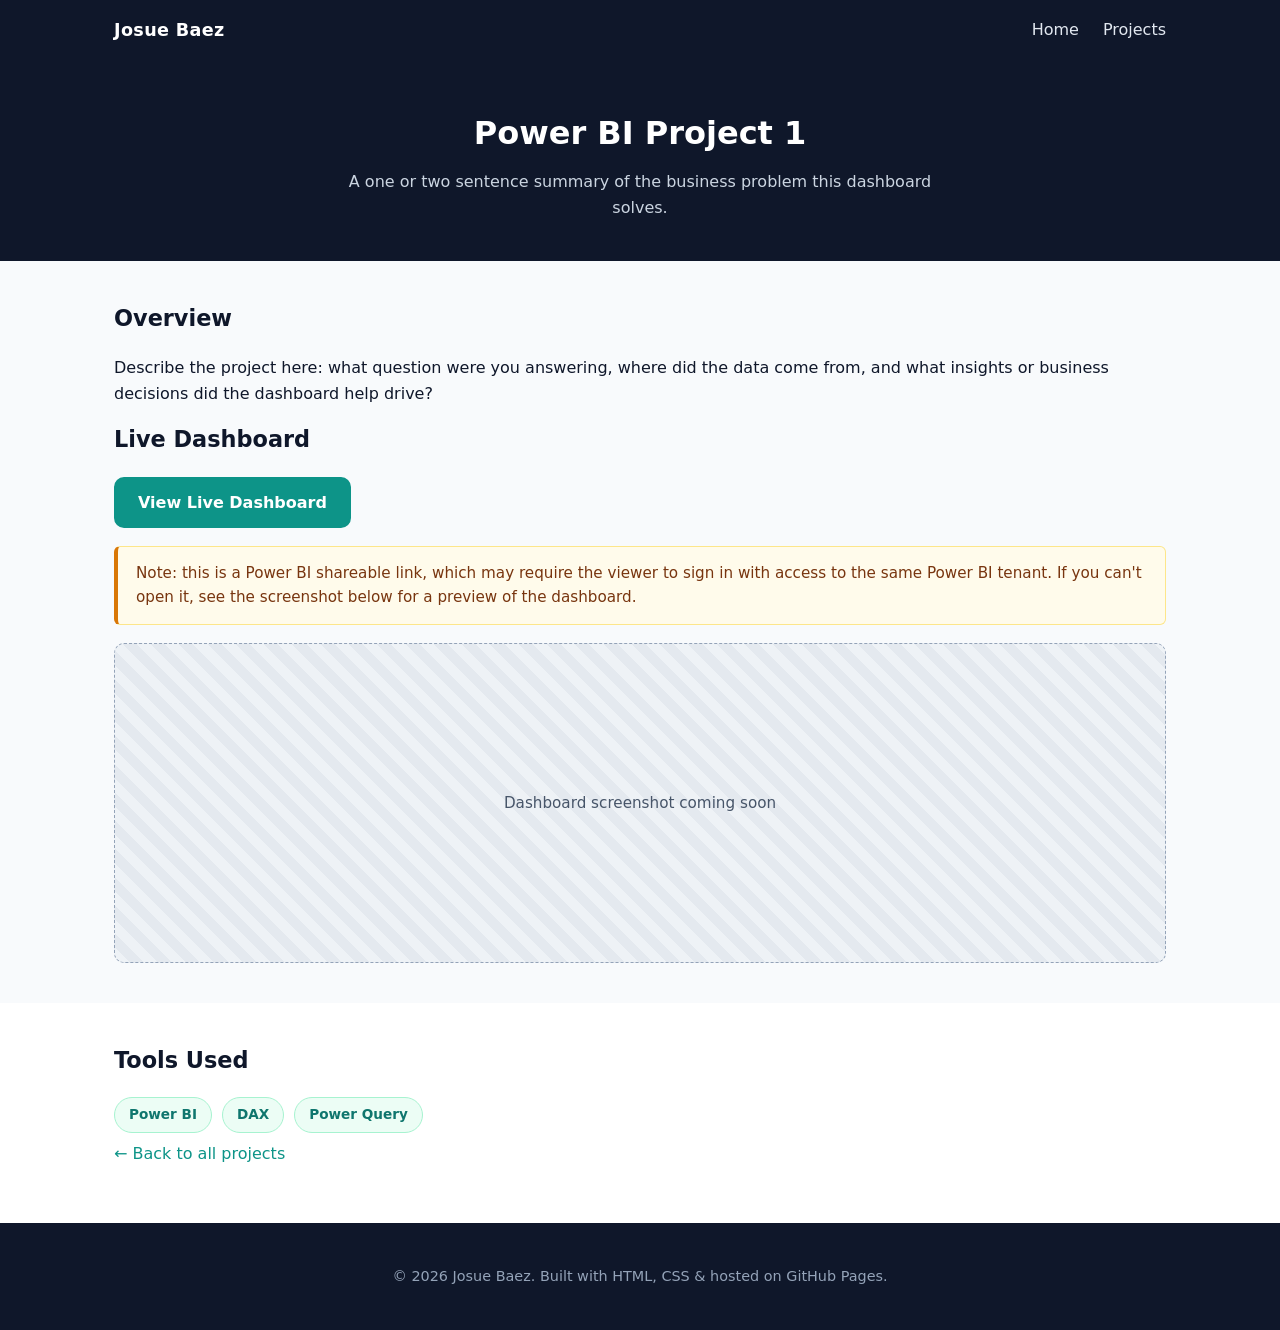
==== projects/powerbi-project-1.html @ ca6511a0 "Scaffold Data Analyst portfolio site (homepage, 3 project pages, styling)" ====
<!DOCTYPE html>
<html lang="en">
<head>
  <meta charset="UTF-8" />
  <meta name="viewport" content="width=device-width, initial-scale=1.0" />
  <!-- TODO: replace with your project title -->
  <title>Power BI Project 1 | Josue Baez Portfolio</title>
  <link rel="stylesheet" href="../assets/css/style.css" />
</head>
<body>

  <header class="site-header">
    <nav class="navbar">
      <a class="nav-brand" href="../index.html">Josue Baez</a>
      <button class="nav-toggle" aria-label="Toggle navigation" aria-expanded="false">
        <span class="bar"></span>
        <span class="bar"></span>
        <span class="bar"></span>
      </button>
      <ul class="nav-links">
        <li><a href="../index.html">Home</a></li>
        <li><a href="../index.html#projects">Projects</a></li>
      </ul>
    </nav>
  </header>

  <div class="project-detail-header">
    <div class="container">
      <!-- TODO: replace with your project title -->
      <h1>Power BI Project 1</h1>
      <!-- TODO: replace with a one-line summary of the project -->
      <p>A one or two sentence summary of the business problem this dashboard solves.</p>
    </div>
  </div>

  <section class="detail-section">
    <div class="container">
      <h2>Overview</h2>
      <!-- TODO: replace with your full project description: the goal, the data
           source, the audience, and the key insights or decisions it enabled. -->
      <p>
        Describe the project here: what question were you answering, where did the
        data come from, and what insights or business decisions did the dashboard
        help drive?
      </p>

      <h2>Live Dashboard</h2>
      <p>
        <a class="btn btn-primary"
           href="https://app.powerbi.com/links/Hck6H-eiTY?ctid=f01d65ba-e57e-4f8f-8143-a43ed634f3c2&pbi_source=linkShare"
           target="_blank" rel="noopener noreferrer">
          View Live Dashboard
        </a>
      </p>
      <div class="note">
        Note: this is a Power BI shareable link, which may require the viewer to
        sign in with access to the same Power BI tenant. If you can't open it,
        see the screenshot below for a preview of the dashboard.
      </div>

      <!-- TODO: replace this placeholder with a real screenshot, e.g.
           <img src="../assets/images/powerbi-project-1-full.png" alt="Power BI Project 1 dashboard screenshot"> -->
      <div class="placeholder-box full">Dashboard screenshot coming soon</div>
    </div>
  </section>

  <section class="detail-section">
    <div class="container">
      <h2>Tools Used</h2>
      <!-- TODO: replace with the tools/techniques actually used, e.g. DAX, Power Query, SQL -->
      <ul class="tech-stack-list">
        <li>Power BI</li>
        <li>DAX</li>
        <li>Power Query</li>
      </ul>

      <p class="back-link"><a href="../index.html#projects">&larr; Back to all projects</a></p>
    </div>
  </section>

  <footer class="site-footer">
    <div class="container">
      <p>&copy; <span id="year"></span> Josue Baez. Built with HTML, CSS &amp; hosted on GitHub Pages.</p>
    </div>
  </footer>

  <script src="../assets/js/main.js"></script>
  <script>document.getElementById("year").textContent = new Date().getFullYear();</script>
</body>
</html>
---- assets/css/style.css ----
/* ==========================================================================
   Data Analyst Portfolio — shared stylesheet
   ========================================================================== */

:root {
  --color-bg: #f8fafc;
  --color-surface: #ffffff;
  --color-text: #0f172a;
  --color-text-muted: #475569;
  --color-accent: #0d9488;
  --color-accent-dark: #0f766e;
  --color-border: #e2e8f0;
  --color-navy: #0f172a;
  --radius: 10px;
  --max-width: 1100px;
  --shadow: 0 1px 3px rgba(15, 23, 42, 0.08), 0 1px 2px rgba(15, 23, 42, 0.06);
  --shadow-hover: 0 10px 20px rgba(15, 23, 42, 0.12), 0 3px 6px rgba(15, 23, 42, 0.08);
}

* {
  box-sizing: border-box;
}

html {
  scroll-behavior: smooth;
}

body {
  margin: 0;
  font-family: "Segoe UI", system-ui, -apple-system, Roboto, Helvetica, Arial, sans-serif;
  background: var(--color-bg);
  color: var(--color-text);
  line-height: 1.6;
}

a {
  color: var(--color-accent);
  text-decoration: none;
}

a:hover {
  text-decoration: underline;
}

img {
  max-width: 100%;
  display: block;
}

.container {
  max-width: var(--max-width);
  margin: 0 auto;
  padding: 0 24px;
}

/* ---------- Navigation ---------- */

.site-header {
  background: var(--color-navy);
  position: sticky;
  top: 0;
  z-index: 50;
}

.navbar {
  max-width: var(--max-width);
  margin: 0 auto;
  padding: 16px 24px;
  display: flex;
  align-items: center;
  justify-content: space-between;
}

.nav-brand {
  color: #fff;
  font-weight: 700;
  font-size: 1.1rem;
  letter-spacing: 0.02em;
}

.nav-brand:hover {
  text-decoration: none;
  color: var(--color-accent);
}

.nav-toggle {
  display: none;
  background: none;
  border: none;
  cursor: pointer;
  padding: 6px;
}

.nav-toggle .bar {
  display: block;
  width: 24px;
  height: 2px;
  margin: 5px 0;
  background: #fff;
}

.nav-links {
  display: flex;
  gap: 24px;
  list-style: none;
  margin: 0;
  padding: 0;
}

.nav-links a {
  color: #e2e8f0;
  font-weight: 500;
}

.nav-links a:hover {
  color: #fff;
  text-decoration: none;
}

/* ---------- Hero ---------- */

.hero {
  background: linear-gradient(135deg, var(--color-navy) 0%, #1e293b 100%);
  color: #fff;
  padding: 72px 0 56px;
  text-align: center;
}

.hero h1 {
  font-size: 2.4rem;
  margin: 0 0 12px;
}

.hero .tagline {
  font-size: 1.15rem;
  color: #cbd5e1;
  max-width: 640px;
  margin: 0 auto 28px;
}

.hero .btn {
  margin: 0 8px;
}

/* ---------- Buttons ---------- */

.btn {
  display: inline-block;
  padding: 11px 22px;
  border-radius: var(--radius);
  font-weight: 600;
  border: 2px solid var(--color-accent);
  transition: background 0.15s ease, color 0.15s ease, transform 0.15s ease;
}

.btn:hover {
  text-decoration: none;
  transform: translateY(-1px);
}

.btn-primary {
  background: var(--color-accent);
  color: #fff;
}

.btn-primary:hover {
  background: var(--color-accent-dark);
  border-color: var(--color-accent-dark);
  color: #fff;
}

.btn-secondary {
  background: transparent;
  color: #fff;
}

.btn-secondary:hover {
  background: rgba(255, 255, 255, 0.1);
  color: #fff;
}

/* ---------- Sections ---------- */

section {
  padding: 56px 0;
}

.section-title {
  font-size: 1.8rem;
  margin-bottom: 8px;
  text-align: center;
}

.section-subtitle {
  text-align: center;
  color: var(--color-text-muted);
  max-width: 600px;
  margin: 0 auto 40px;
}

/* ---------- Project cards (home grid) ---------- */

.project-grid {
  display: grid;
  grid-template-columns: repeat(auto-fit, minmax(280px, 1fr));
  gap: 28px;
}

.project-card {
  background: var(--color-surface);
  border: 1px solid var(--color-border);
  border-radius: var(--radius);
  overflow: hidden;
  box-shadow: var(--shadow);
  transition: box-shadow 0.2s ease, transform 0.2s ease;
  display: flex;
  flex-direction: column;
}

.project-card:hover {
  box-shadow: var(--shadow-hover);
  transform: translateY(-3px);
}

.project-card .card-body {
  padding: 20px 22px 24px;
  display: flex;
  flex-direction: column;
  flex: 1;
}

.project-card h3 {
  margin: 0 0 8px;
  font-size: 1.2rem;
}

.project-card p {
  color: var(--color-text-muted);
  margin: 0 0 18px;
  flex: 1;
}

.project-card .btn {
  align-self: flex-start;
  padding: 8px 18px;
  font-size: 0.9rem;
}

/* ---------- Placeholder image box (used until real screenshots are added) --------- */

.placeholder-box {
  background: repeating-linear-gradient(
    45deg,
    #eef2f6,
    #eef2f6 10px,
    #e4e9ef 10px,
    #e4e9ef 20px
  );
  border: 1px dashed #94a3b8;
  color: var(--color-text-muted);
  display: flex;
  align-items: center;
  justify-content: center;
  font-size: 0.95rem;
  font-weight: 500;
  text-align: center;
  padding: 10px;
}

.placeholder-box.thumb {
  height: 170px;
}

.placeholder-box.full {
  height: 320px;
  border-radius: var(--radius);
}

/* ---------- Project detail pages ---------- */

.project-detail-header {
  background: var(--color-navy);
  color: #fff;
  padding: 48px 0 40px;
  text-align: center;
}

.project-detail-header h1 {
  margin: 0 0 10px;
  font-size: 2rem;
}

.project-detail-header p {
  color: #cbd5e1;
  max-width: 640px;
  margin: 0 auto;
}

.detail-section {
  padding: 40px 0;
}

.detail-section:nth-of-type(even) {
  background: var(--color-surface);
}

.detail-section h2 {
  font-size: 1.4rem;
  margin-top: 0;
}

.note {
  background: #fffbeb;
  border: 1px solid #fde68a;
  border-left: 4px solid #d97706;
  padding: 14px 18px;
  border-radius: 6px;
  color: #78350f;
  font-size: 0.95rem;
  margin: 18px 0;
}

.tech-stack-list {
  display: flex;
  flex-wrap: wrap;
  gap: 10px;
  padding: 0;
  margin: 0;
  list-style: none;
}

.tech-stack-list li {
  background: #ecfdf5;
  color: var(--color-accent-dark);
  border: 1px solid #a7f3d0;
  padding: 6px 14px;
  border-radius: 999px;
  font-size: 0.85rem;
  font-weight: 600;
}

.back-link {
  display: inline-block;
  margin-top: 8px;
}

/* ---------- Footer ---------- */

.site-footer {
  background: var(--color-navy);
  color: #94a3b8;
  text-align: center;
  padding: 28px 0;
  font-size: 0.9rem;
}

.site-footer a {
  color: #e2e8f0;
}

/* ---------- Responsive ---------- */

@media (max-width: 720px) {
  .nav-toggle {
    display: block;
  }

  .nav-links {
    position: absolute;
    top: 100%;
    left: 0;
    right: 0;
    background: var(--color-navy);
    flex-direction: column;
    gap: 0;
    display: none;
    padding: 8px 0;
  }

  .nav-links.open {
    display: flex;
  }

  .nav-links li {
    padding: 10px 24px;
    border-top: 1px solid rgba(255, 255, 255, 0.08);
  }

  .hero h1 {
    font-size: 1.9rem;
  }
}
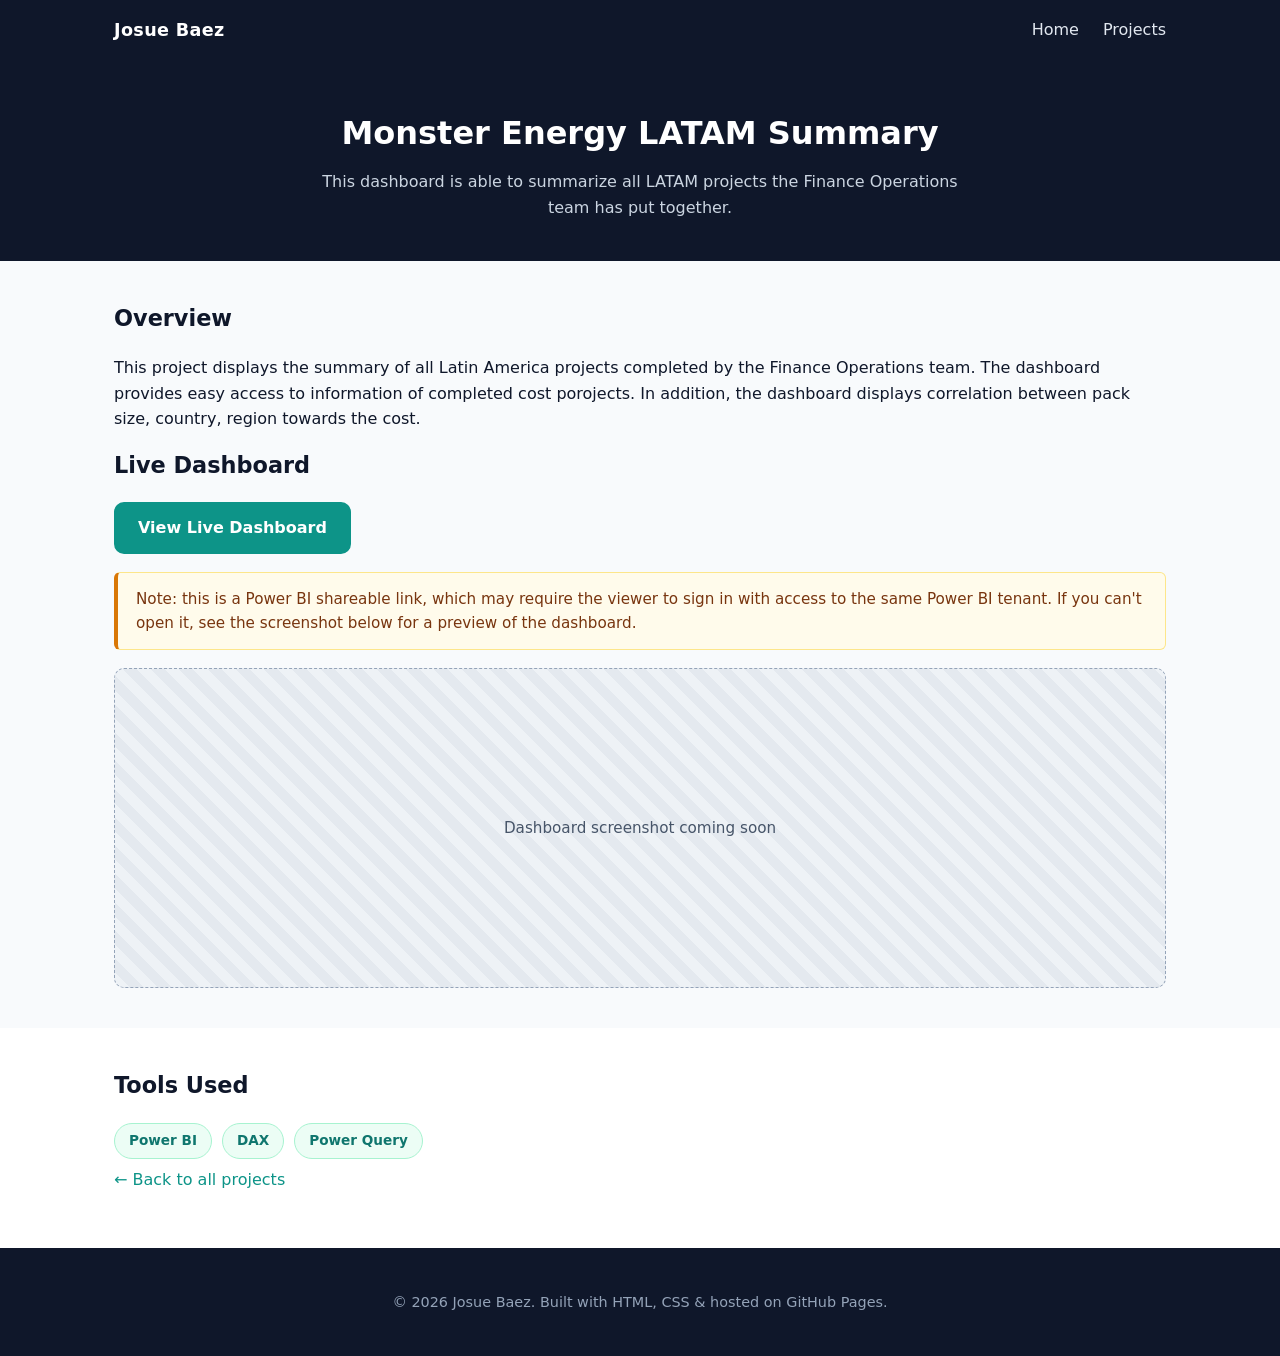
==== commit 6cd562ec: "Update project title and description for LATAM project Updated project title and summary to reflect " ====
--- a/projects/powerbi-project-1.html
+++ b/projects/powerbi-project-1.html
@@ -4,7 +4,7 @@
   <meta charset="UTF-8" />
   <meta name="viewport" content="width=device-width, initial-scale=1.0" />
   <!-- TODO: replace with your project title -->
-  <title>Power BI Project 1 | Josue Baez Portfolio</title>
+  <title> Monster Energy LATAM Summary Power BI Project | Josue Baez Portfolio</title>
   <link rel="stylesheet" href="../assets/css/style.css" />
 </head>
 <body>
@@ -27,9 +27,9 @@
   <div class="project-detail-header">
     <div class="container">
       <!-- TODO: replace with your project title -->
-      <h1>Power BI Project 1</h1>
+      <h1>Monster Energy LATAM Summary</h1>
       <!-- TODO: replace with a one-line summary of the project -->
-      <p>A one or two sentence summary of the business problem this dashboard solves.</p>
+      <p>This dashboard is able to summarize all LATAM projects the Finance Operations team has put together.</p>
     </div>
   </div>
 
@@ -39,9 +39,7 @@
       <!-- TODO: replace with your full project description: the goal, the data
            source, the audience, and the key insights or decisions it enabled. -->
       <p>
-        Describe the project here: what question were you answering, where did the
-        data come from, and what insights or business decisions did the dashboard
-        help drive?
+        This project displays the summary of all Latin America projects completed by the Finance Operations team. The dashboard provides easy access to information of completed cost porojects. In addition, the dashboard displays correlation between pack size, country, region towards the cost.
       </p>
 
       <h2>Live Dashboard</h2>
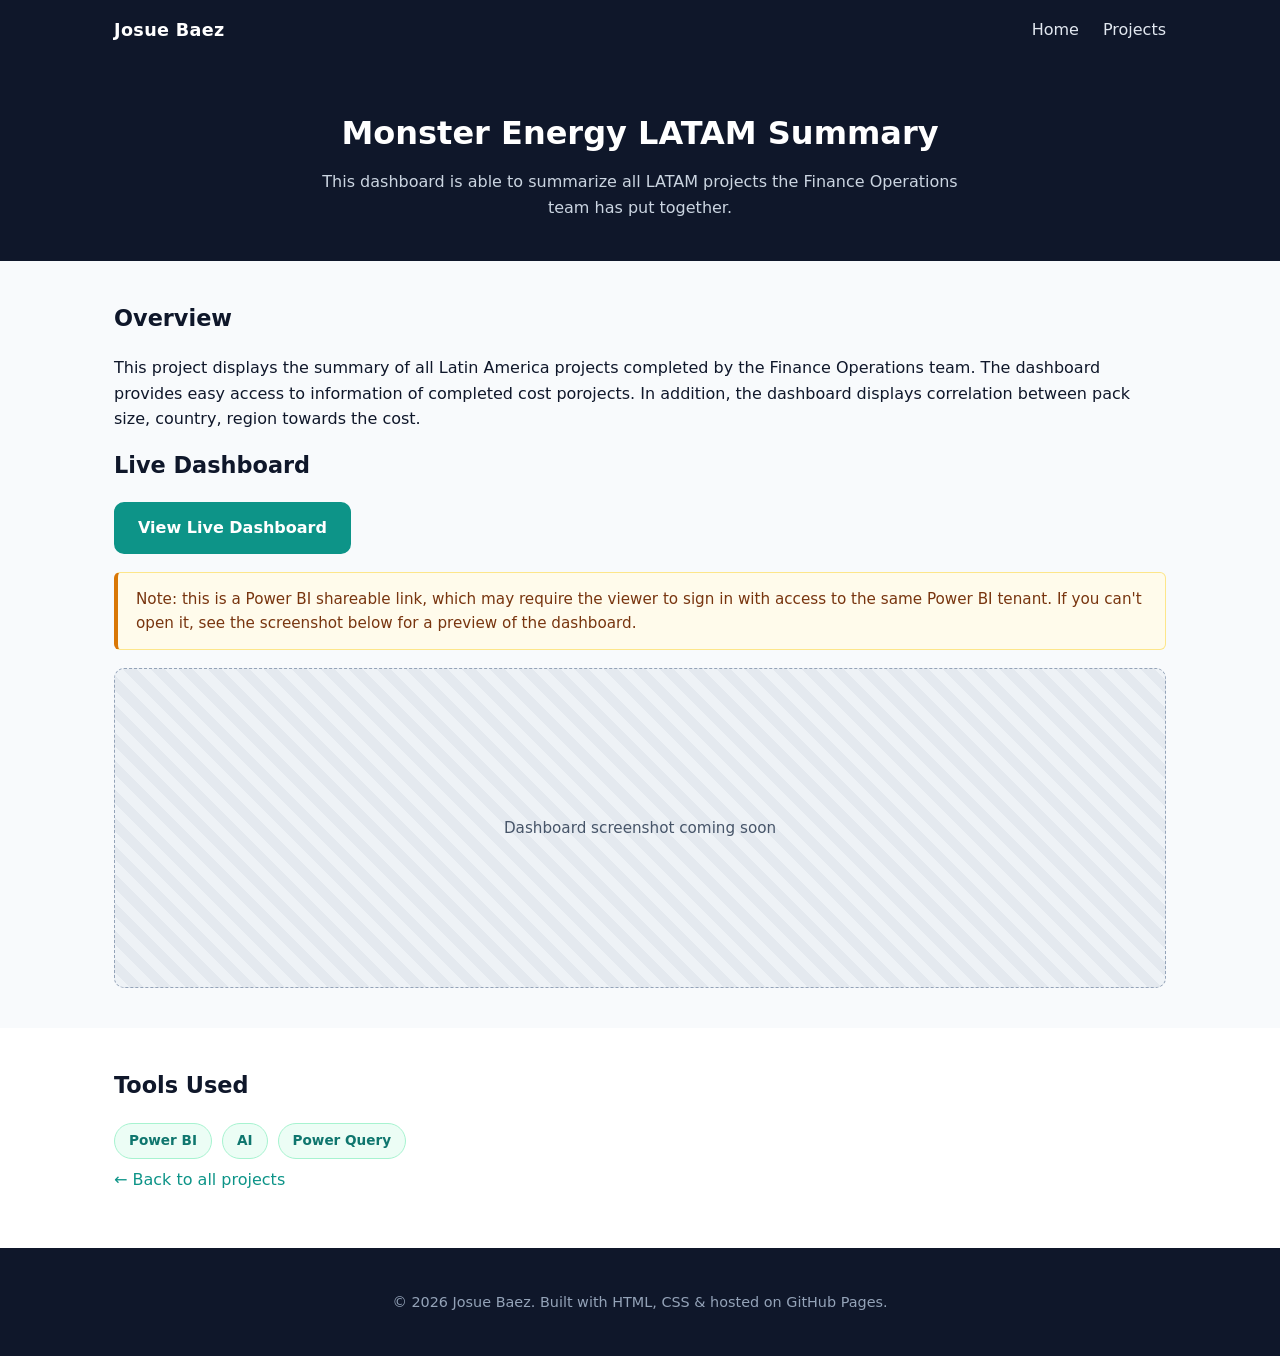
==== commit e9d16ccb: "Replace DAX with AI in tools used list" ====
--- a/projects/powerbi-project-1.html
+++ b/projects/powerbi-project-1.html
@@ -68,7 +68,7 @@
       <!-- TODO: replace with the tools/techniques actually used, e.g. DAX, Power Query, SQL -->
       <ul class="tech-stack-list">
         <li>Power BI</li>
-        <li>DAX</li>
+        <li>AI</li>
         <li>Power Query</li>
       </ul>
 
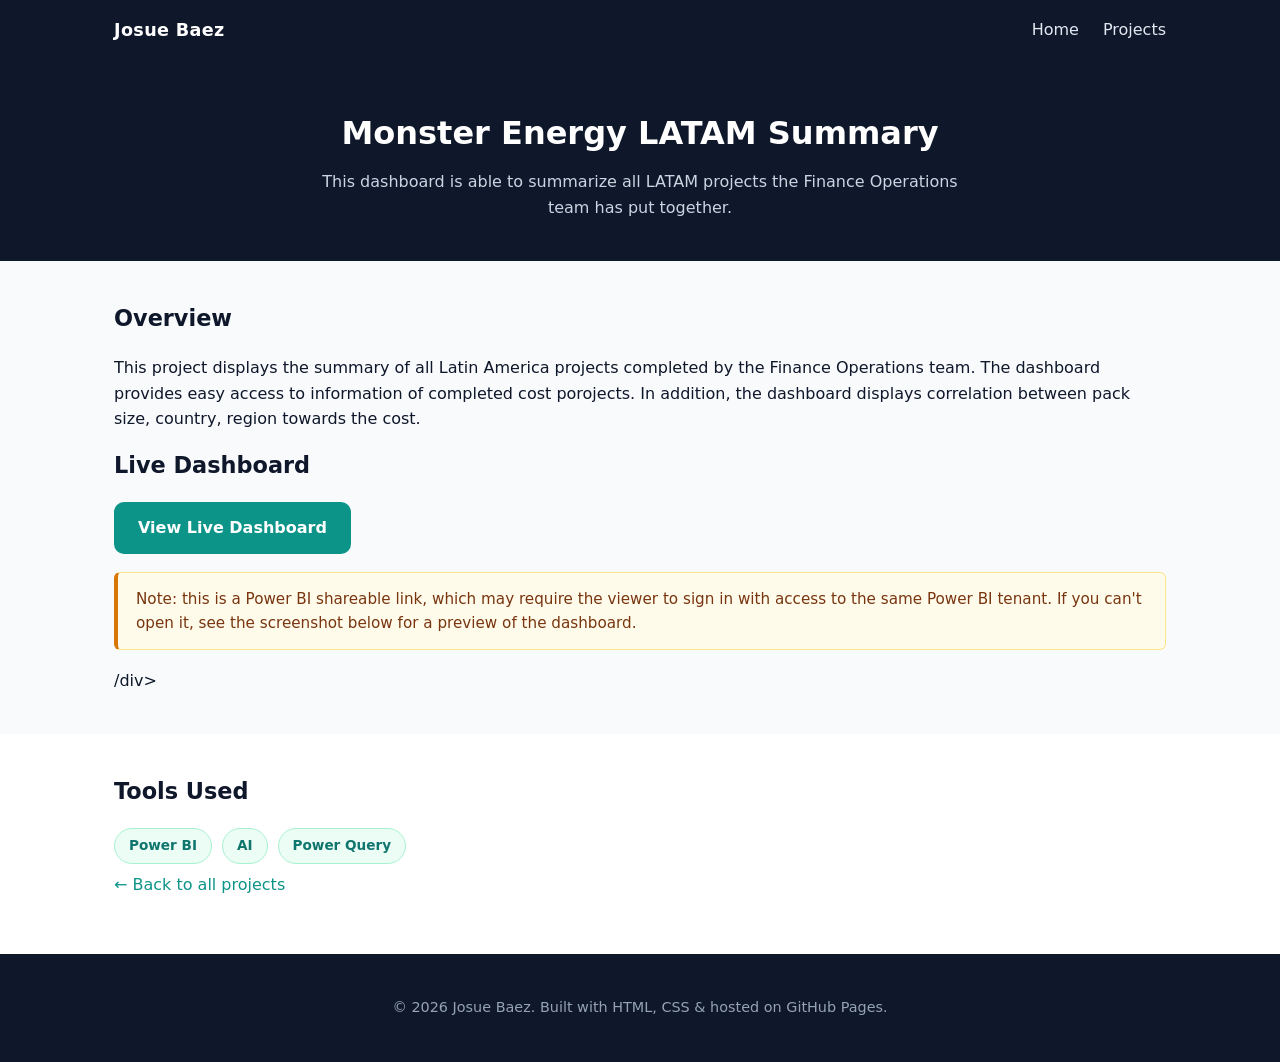
==== commit d602cc64: "Update dashboard screenshot in powerbi-project-1.html Replaced placeholder text with an actual image" ====
--- a/projects/powerbi-project-1.html
+++ b/projects/powerbi-project-1.html
@@ -58,7 +58,7 @@
 
       <!-- TODO: replace this placeholder with a real screenshot, e.g.
            <img src="../assets/images/powerbi-project-1-full.png" alt="Power BI Project 1 dashboard screenshot"> -->
-      <div class="placeholder-box full">Dashboard screenshot coming soon</div>
+      <div  <img src="../assets/images/LATAM_PowerBI.jpeg" alt="Power BI Project 1 dashboard screenshot">/div>
     </div>
   </section>
 
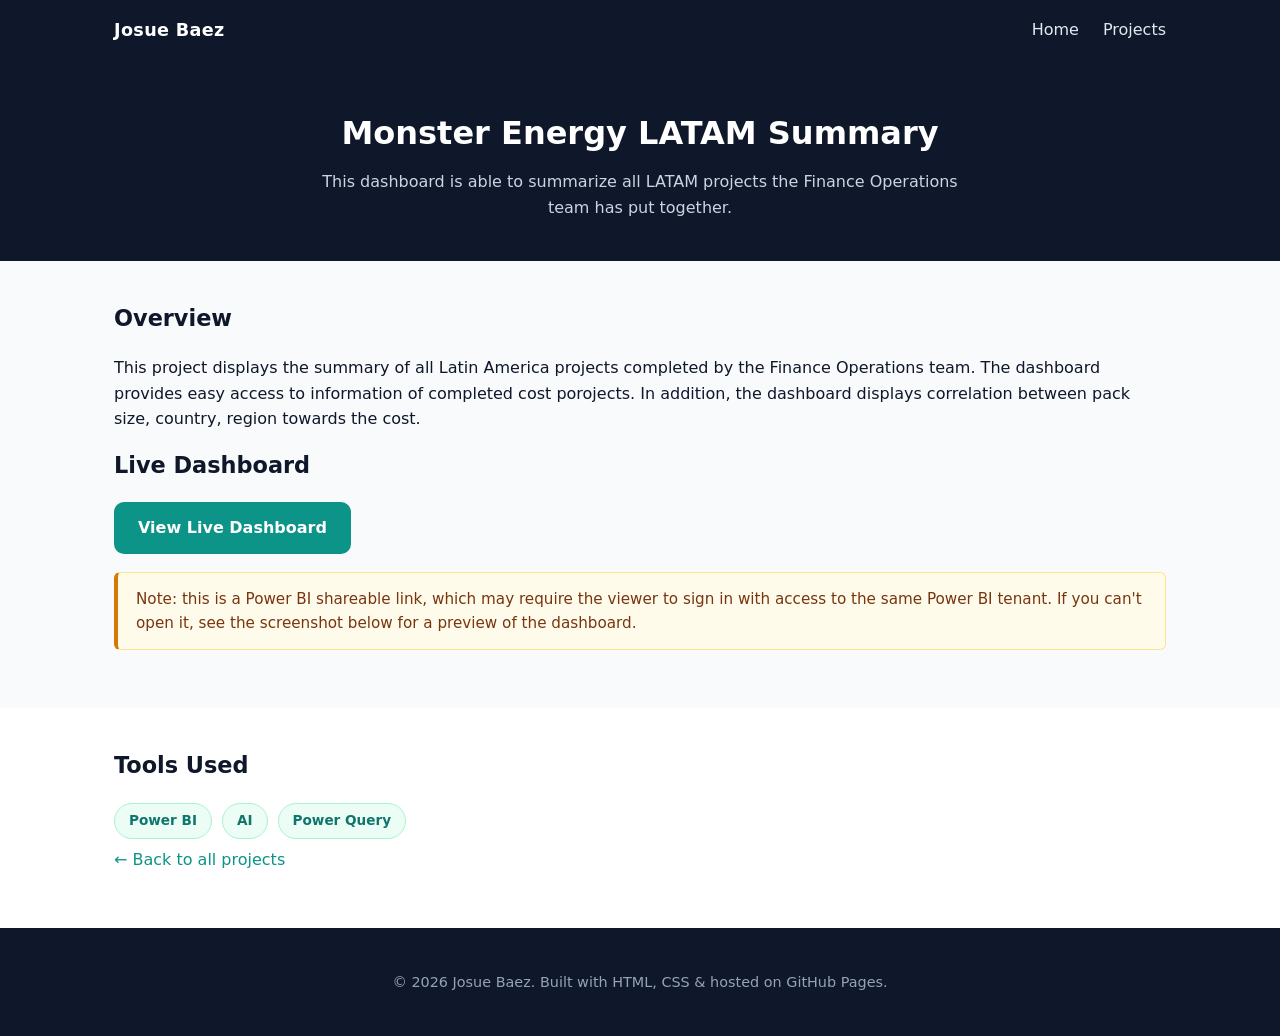
==== commit 7096d131: "Fix HTML syntax for image tag in Power BI project" ====
--- a/projects/powerbi-project-1.html
+++ b/projects/powerbi-project-1.html
@@ -58,7 +58,7 @@
 
       <!-- TODO: replace this placeholder with a real screenshot, e.g.
            <img src="../assets/images/powerbi-project-1-full.png" alt="Power BI Project 1 dashboard screenshot"> -->
-      <div  <img src="../assets/images/LATAM_PowerBI.jpeg" alt="Power BI Project 1 dashboard screenshot">/div>
+      <div  <img src="../assets/images/LATAM_PowerBI.jpeg" alt="Power BI Project 1 dashboard screenshot">
     </div>
   </section>
 
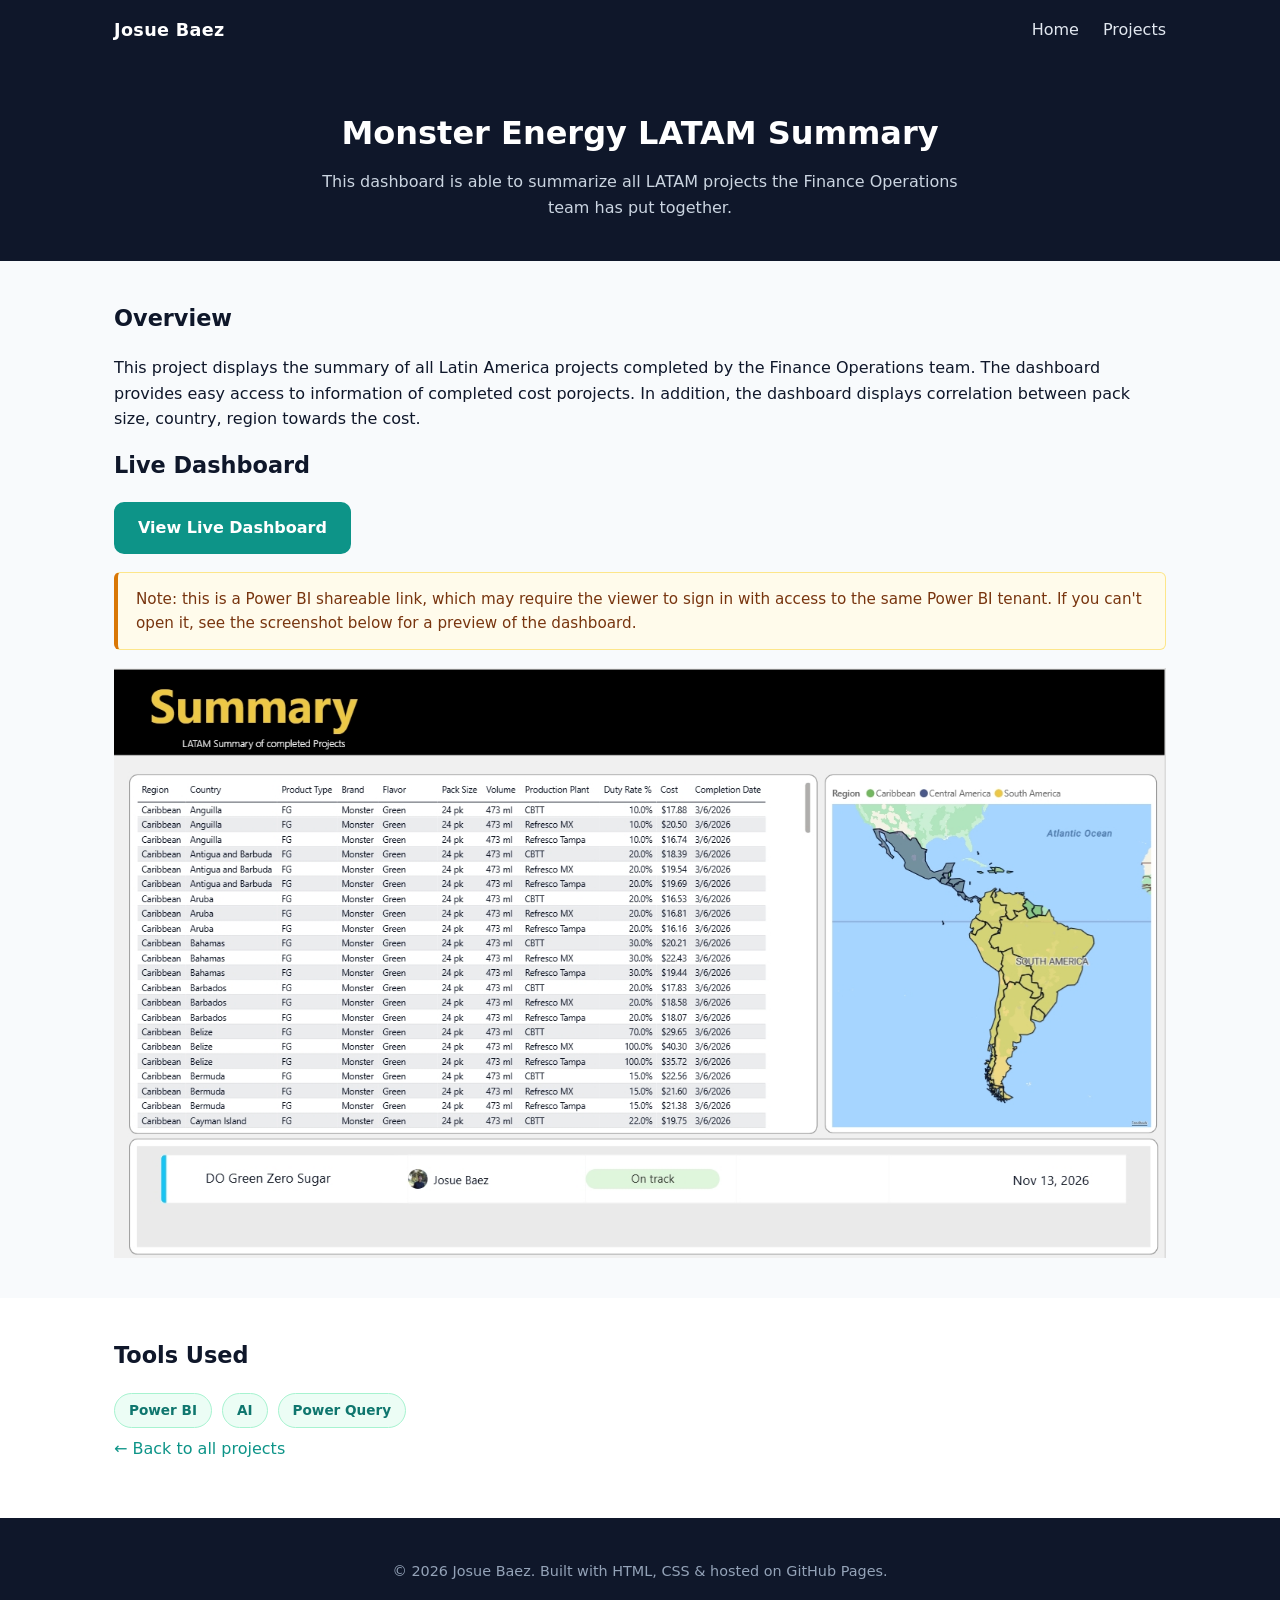
==== commit 14e691d9: "Fix HTML syntax for image tag in powerbi-project-1.html" ====
--- a/projects/powerbi-project-1.html
+++ b/projects/powerbi-project-1.html
@@ -58,7 +58,7 @@
 
       <!-- TODO: replace this placeholder with a real screenshot, e.g.
            <img src="../assets/images/powerbi-project-1-full.png" alt="Power BI Project 1 dashboard screenshot"> -->
-      <div  <img src="../assets/images/LATAM_PowerBI.jpeg" alt="Power BI Project 1 dashboard screenshot">
+       <img src="../assets/images/LATAM_PowerBI.jpeg" alt="Power BI Project 1 dashboard screenshot">
     </div>
   </section>
 
